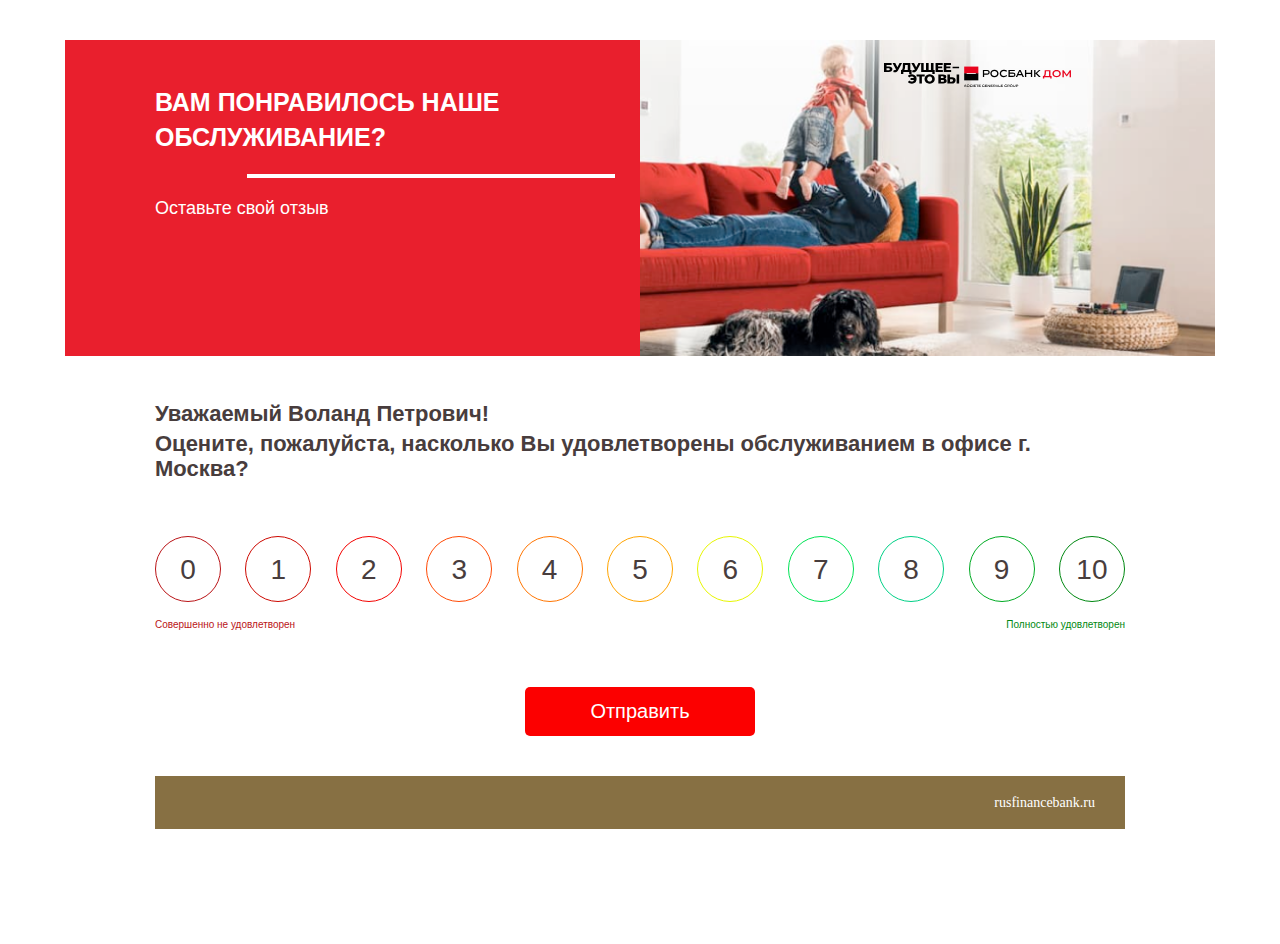
==== index.html @ 934e9618 "font" ====
<!DOCTYPE html>
<html lang="en">

<head>
    <meta charset="UTF-8">
    <meta name="viewport" content="width=device-width, initial-scale=1.0">
    <title>Росбанк опрос</title>
    <link rel="stylesheet" href="./style/style.css?98764689649854">

    <script src="./script/libs/jquery-3.3.1.min.js"></script>
</head>

<body>
    <div class="page-container">
        <header class="header">
            <div class="text">
                <h2>
                    Вам понравилось наше обслуживание?
                </h2>
                <div class="underline"></div>
                <p class="bottom-text">
                    Оставьте свой отзыв
                </p>
            </div>
            <div class="picture">
                <div class="logo">
                    <img src="img/logo.svg" alt="Росбанк">
                </div>
            </div>
        </header>
        <main class="main">
            <form action="end.html" id="main-form">
                <div class="question-wrapper first-question">
                    <div class="anser-wrp anser-range">
                        <div class="range-cont">
                            <h5>
                                <span>Уважаемый Воланд Петрович!</span>
                                Оцените, пожалуйста, насколько Вы удовлетворены обслуживанием в офисе г. Москва?
                            </h5>
                            <div class="range-question-wrapper">
                                <div class="range-wrp">
                                    <div class="anser-wrp anser-raio-0-10-wrp">
                                        <input type="radio" data-reqired id="q-1-0" name="q-1-1" value="0">
                                        <label for="q-1-0" class="btn btn-1">
                                            <div class="digit color0">0</div>
                                        </label>

                                        <input type="radio" data-reqired id="q-1-1" name="q-1-1" value="1">
                                        <label for="q-1-1" class="btn btn-1">
                                            <div class="digit color1">1</div>
                                        </label>

                                        <input type="radio" id="q-1-2" name="q-1-1" value="2">
                                        <label for="q-1-2" class="btn btn-2">
                                            <div class="digit color2">2</div>
                                        </label>

                                        <input type="radio" id="q-1-3" name="q-1-1" value="3">
                                        <label for="q-1-3" class="btn btn-3">
                                            <div class="digit color3">3</div>
                                        </label>

                                        <input type="radio" id="q-1-4" name="q-1-1" value="4">
                                        <label for="q-1-4" class="btn btn-4">
                                            <div class="digit color4">4</div>
                                        </label>

                                        <input type="radio" id="q-1-5" name="q-1-1" value="5">
                                        <label for="q-1-5" class="btn btn-5">
                                            <div class="digit color5">5</div>
                                        </label>
                                        <input type="radio" id="q-1-6" name="q-1-1" value="6">
                                        <label for="q-1-6" class="btn btn-5">
                                            <div class="digit color6">6</div>
                                        </label>
                                        <input type="radio" id="q-1-7" name="q-1-1" value="7">
                                        <label for="q-1-7" class="btn btn-5">
                                            <div class="digit color7">7</div>
                                        </label>
                                        <input type="radio" id="q-1-8" name="q-1-1" value="8">
                                        <label for="q-1-8" class="btn btn-5">
                                            <div class="digit color8">8</div>
                                        </label>
                                        <input type="radio" id="q-1-9" name="q-1-1" value="9">
                                        <label for="q-1-9" class="btn btn-5">
                                            <div class="digit color9">9</div>
                                        </label>
                                        <input type="radio" id="q-1-10" name="q-1-1" value="10">
                                        <label for="q-1-10" class="btn btn-5">
                                            <div class="digit color10">10</div>
                                        </label>
                                    </div>
                                    <div class="error-text">
                                        <p>Пожалуйста, выберите ответ</p>
                                    </div>
                                </div>
                                <div class="point-range">
                                    <span>Совершенно не удовлетворен</span>
                                    <span>Полностью удовлетворен</span>
                                </div>
                            </div>
                        </div>
                    </div>
                </div>
                <div class="question-wrapper second-question">
                    <h5>
                        Помогите нам стать лучше. Укажите, пожалуйста, что Вам понравилось или не понравилось во взаимодействии с ПАО Росбанк
                    </h5>
                    <div class="input-radio-group">
                        <div class="input-group">
                            <input type="checkbox"  class="check-answer"  name="q-2-1" id="q-2-1">
                            <label for="q-2-1">
                                <span></span>
                                Компетентность сотрудников/ корректность консультации
                            </label>
                        </div>
                        <div class="input-group">
                            <input type="checkbox"  class="check-answer"   name="q-2-2" id="q-2-2">
                            <label for="q-2-2">
                                <span></span>
                                Вежливость и доброжелательность сотрудников
                            </label>
                        </div>
                        <div class="input-group">
                            <input type="checkbox"  class="check-answer"  name="q-2-3" id="q-2-3">
                            <label for="q-2-3">
                                <span></span>
                                Скорость обслуживания / время ожидания
                            </label>
                        </div>
                        <div class="input-group">
                            <input type="checkbox"  class="check-answer"  name="q-2-4" id="q-2-4">
                            <label for="q-2-4">
                                <span></span>
                                Удобство пребывания в офисе
                            </label>
                        </div>
                        <div class="input-group">
                            <input type="checkbox" class="check-answer" name="q-2-5" id="q-2-5">
                            <label for="q-2-5">
                                <span></span>
                                Другое
                            </label>
                        </div>
                        <div  class="detail-answer">
                            <input type="text" name="q-2-6" placeholder="Ведите Ваш комментарий">
                        </div>
                        <div class="error-text">
                            <p>Пожалуйста, выберите ответ</p>
                        </div>
                    </div>
                </div>
                <div class="submit-wrapper">
                    <input class="btn-submit" type="submit" id="submitBtn" value="Отправить">
                </div>
            </form>
            <footer class="footer">
                <p>rusfinancebank.ru</p>
            </footer>
        </main>
    </div>
    <script src="./script/validRadio.js?65498456498"></script>
</body>

</html>
---- style/style.css ----
@charset "UTF-8";
@import url(e:\forServise\РОСБАНКА_ОПРОС\html\font\Montserrat\stylesheet.css);
html, body, div, span, applet, object, iframe, h1, h2, h3, h4, h5, h6, p, blockquote, pre, a, abbr, acronym, address, big, cite, code, del, dfn, em, img, ins, kbd, q, s, samp, small, strike, strong, sub, sup, tt, var, b, u, i, center, dl, dt, dd, ol, ul, li, fieldset, form, label, legend, table, caption, tbody, tfoot, thead, tr, th, td, article, aside, canvas, details, embed, figure, figcaption, footer, header, hgroup, menu, nav, output, ruby, section, summary, time, mark, audio, video {
  margin: 0;
  padding: 0;
  border: 0;
  font-size: 100%;
  font: inherit;
  vertical-align: baseline;
}

/* HTML5 display-role reset for older browsers */
article, aside, details, figcaption, figure, footer, header, hgroup, menu, nav, section {
  display: block;
}

body {
  line-height: 1;
}

ol, ul {
  list-style: none;
}

blockquote, q {
  quotes: none;
}

blockquote:before, blockquote:after {
  content: '';
  content: none;
}

q:before, q:after {
  content: '';
  content: none;
}

table {
  border-collapse: collapse;
  border-spacing: 0;
}

* {
  -webkit-box-sizing: border-box;
          box-sizing: border-box;
}

body {
  min-width: 100%;
  min-height: calc(100vh - 40px);
  font-family: Arial;
}

body .page-container {
  max-width: 1150px;
  margin: auto;
  margin-top: 40px;
}

body .page-container .header {
  width: 100%;
  display: -webkit-box;
  display: -webkit-flex;
  display: -ms-flexbox;
  display: flex;
  -webkit-box-align: stretch;
  -webkit-align-items: stretch;
      -ms-flex-align: stretch;
          align-items: stretch;
  -webkit-box-pack: center;
  -webkit-justify-content: center;
      -ms-flex-pack: center;
          justify-content: center;
}

body .page-container .header.last-page .text {
  padding-top: 90px;
  padding-bottom: 200px;
}

body .page-container .header.last-page .picture {
  background-image: url(../img/picture-2.png);
}

body .page-container .header .text {
  background-color: #e91f2d;
  width: 50%;
  padding-top: 45px;
  padding-bottom: 130px;
  padding-left: 90px;
  padding-right: 25px;
}

body .page-container .header .text h2 {
  font-family: Arial;
  font-weight: bold;
  font-size: 25px;
  line-height: 35px;
  text-transform: uppercase;
  color: #FFFFFF;
  padding-bottom: 10px;
}

body .page-container .header .text .underline {
  text-align: right;
}

body .page-container .header .text .underline::after {
  content: "";
  display: inline-block;
  height: 4px;
  background: #FFFFFF;
  width: 80%;
}

body .page-container .header .text .bottom-text {
  padding-top: 10px;
  font-family: Arial;
  font-style: normal;
  font-weight: normal;
  font-size: 18px;
  line-height: 35px;
  color: #FFFFFF;
}

body .page-container .header .picture {
  width: 50%;
  background-image: url(../img/picture-1.png);
  background-position: center;
  -webkit-background-size: cover;
          background-size: cover;
  background-repeat: no-repeat;
  position: relative;
}

body .page-container .header .picture .logo {
  position: absolute;
  width: 187px;
  max-width: 100%;
  height: auto;
  top: 23px;
  right: 25%;
}

body .page-container .header .picture .logo img {
  max-width: 100%;
}

body .page-container .main {
  padding-left: 90px;
  padding-right: 90px;
  padding-top: 45px;
  padding-bottom: 75px;
}

body .page-container .main .error-text {
  display: none;
  text-align: right;
  font-size: 21px;
  color: #FC0000;
  padding-top: 10px;
  padding-bottom: 10px;
}

body .page-container .main .question-wrapper h5 {
  font-family: Arial;
  font-weight: 600;
  font-size: 22px;
  line-height: 25px;
  color: #483D3D;
}

body .page-container .main .question-wrapper h5 span {
  display: block;
  padding-bottom: 5px;
}

body .page-container .main .question-wrapper .range-question-wrapper {
  padding-top: 35px;
}

body .page-container .main .question-wrapper .range-question-wrapper .anser-wrp {
  padding-top: 20px;
  padding-left: 0px;
  padding-right: 0px;
  padding-bottom: 10px;
}

body .page-container .main .question-wrapper .range-question-wrapper .anser-wrp .two-answers-wrapp {
  padding-left: 30px;
  font-size: 21px;
}

body .page-container .main .question-wrapper .range-question-wrapper .anser-wrp .two-answers-wrapp .answer-subtitle {
  padding-top: 10px;
}

body .page-container .main .question-wrapper .range-question-wrapper .anser-wrp .two-answers-wrapp .answer-text {
  padding: 0px;
}

body .page-container .main .question-wrapper .range-question-wrapper .anser-wrp .two-answers-wrapp .erorore-txt::-webkit-input-placeholder {
  color: #e60028;
}

body .page-container .main .question-wrapper .range-question-wrapper .anser-wrp .two-answers-wrapp .erorore-txt::-moz-placeholder {
  color: #e60028;
}

body .page-container .main .question-wrapper .range-question-wrapper .anser-wrp .two-answers-wrapp .erorore-txt:-ms-input-placeholder {
  color: #e60028;
}

body .page-container .main .question-wrapper .range-question-wrapper .anser-wrp .two-answers-wrapp .erorore-txt::-ms-input-placeholder {
  color: #e60028;
}

body .page-container .main .question-wrapper .range-question-wrapper .anser-wrp .two-answers-wrapp .erorore-txt::placeholder {
  color: #e60028;
}

body .page-container .main .question-wrapper .range-question-wrapper .anser-wrp.anser-radio-wrp .label-wrp input.inp-radio.inp-radio-red {
  /*display: none;*/
  opacity: 0;
  margin: 0;
  max-width: 0px;
  min-width: 0px;
  max-height: 0px;
  min-height: 0px;
}

body .page-container .main .question-wrapper .range-question-wrapper .anser-wrp.anser-radio-wrp .label-wrp label .red-round {
  display: inline-block;
  width: 16px;
  height: 16px;
  border-radius: 50%;
  position: relative;
}

body .page-container .main .question-wrapper .range-question-wrapper .anser-wrp.anser-radio-wrp .label-wrp label .radio-text {
  font-size: 23px;
  padding-left: 20px;
}

body .page-container .main .question-wrapper .range-question-wrapper .anser-wrp.anser-radio-wrp .label-wrp input:checked + label > .red-round:before {
  content: '';
  display: inline-block;
  position: absolute;
  top: 3px;
  left: 3px;
  width: 10px;
  height: 10px;
  border-radius: 50%;
}

body .page-container .main .question-wrapper .range-question-wrapper .anser-wrp.anser-inp-text-wrp input[type="text"] {
  min-width: 80%;
  font-size: 19px;
  font-style: italic;
  line-height: 32px;
  padding-left: 20px;
  color: #333333;
  border-radius: 4px;
  border: 2px solid #8a8989;
}

body .page-container .main .question-wrapper .range-question-wrapper .anser-wrp.anser-inp-text-wrp input[type="text"]::-webkit-input-placeholder {
  color: #d6d3d3;
}

body .page-container .main .question-wrapper .range-question-wrapper .anser-wrp.anser-inp-text-wrp input[type="text"]::-moz-placeholder {
  color: #d6d3d3;
}

body .page-container .main .question-wrapper .range-question-wrapper .anser-wrp.anser-inp-text-wrp input[type="text"]:-ms-input-placeholder {
  color: #d6d3d3;
}

body .page-container .main .question-wrapper .range-question-wrapper .anser-wrp.anser-inp-text-wrp input[type="text"]::-ms-input-placeholder {
  color: #d6d3d3;
}

body .page-container .main .question-wrapper .range-question-wrapper .anser-wrp.anser-inp-text-wrp input[type="text"]::placeholder {
  color: #d6d3d3;
}

body .page-container .main .question-wrapper .range-question-wrapper .anser-wrp.anser-select-wrp .custom-select {
  font-size: 18px;
}

body .page-container .main .question-wrapper .range-question-wrapper .anser-wrp.anser-raio-0-10-wrp {
  display: -webkit-box;
  display: -webkit-flex;
  display: -ms-flexbox;
  display: flex;
  -webkit-box-pack: justify;
  -webkit-justify-content: space-between;
      -ms-flex-pack: justify;
          justify-content: space-between;
}

body .page-container .main .question-wrapper .range-question-wrapper .anser-wrp.anser-raio-0-10-wrp input[type='radio'] {
  opacity: 0;
  display: none;
}

body .page-container .main .question-wrapper .range-question-wrapper .anser-wrp.anser-raio-0-10-wrp label {
  cursor: pointer;
}

body .page-container .main .question-wrapper .range-question-wrapper .anser-wrp.anser-raio-0-10-wrp label .digit {
  width: 66px;
  min-width: 66px;
  height: 66px;
  min-height: 66px;
  font-family: Arial;
  font-style: normal;
  font-weight: normal;
  font-size: 28px;
  line-height: 66px;
  color: #483D3D;
  text-align: center;
  border-radius: 50%;
  border: 1.5px solid #ffffff;
  -webkit-transition: background 0.5s;
  -o-transition: background 0.5s;
  transition: background 0.5s;
}

body .page-container .main .question-wrapper .range-question-wrapper .anser-wrp.anser-raio-0-10-wrp label .color0 {
  border: 1.5px solid #BA1417;
}

body .page-container .main .question-wrapper .range-question-wrapper .anser-wrp.anser-raio-0-10-wrp label .color1 {
  border: 1.5px solid #CD0800;
}

body .page-container .main .question-wrapper .range-question-wrapper .anser-wrp.anser-raio-0-10-wrp label .color2 {
  border: 1.5px solid #F40200;
}

body .page-container .main .question-wrapper .range-question-wrapper .anser-wrp.anser-raio-0-10-wrp label .color3 {
  border: 1.5px solid #FF4A05;
}

body .page-container .main .question-wrapper .range-question-wrapper .anser-wrp.anser-raio-0-10-wrp label .color4 {
  border: 1.5px solid #FF7500;
}

body .page-container .main .question-wrapper .range-question-wrapper .anser-wrp.anser-raio-0-10-wrp label .color5 {
  border: 1.5px solid #FFA400;
}

body .page-container .main .question-wrapper .range-question-wrapper .anser-wrp.anser-raio-0-10-wrp label .color6 {
  border: 1.5px solid #E7F600;
}

body .page-container .main .question-wrapper .range-question-wrapper .anser-wrp.anser-raio-0-10-wrp label .color7 {
  border: 1.5px solid #00E355;
}

body .page-container .main .question-wrapper .range-question-wrapper .anser-wrp.anser-raio-0-10-wrp label .color8 {
  border: 1.5px solid #00D086;
}

body .page-container .main .question-wrapper .range-question-wrapper .anser-wrp.anser-raio-0-10-wrp label .color9 {
  border: 1.5px solid #00AB23;
}

body .page-container .main .question-wrapper .range-question-wrapper .anser-wrp.anser-raio-0-10-wrp label .color10 {
  border: 1.5px solid #008811;
}

body .page-container .main .question-wrapper .range-question-wrapper .anser-wrp.anser-raio-0-10-wrp label .error {
  background-color: #e60028;
}

body .page-container .main .question-wrapper .range-question-wrapper .anser-wrp.anser-raio-0-10-wrp input[type='radio']:checked + label .digit {
  color: #ffffff;
  font-weight: 500;
}

body .page-container .main .question-wrapper .range-question-wrapper .anser-wrp.anser-raio-0-10-wrp input[type='radio']:checked + label .color0 {
  background-color: #BA1417;
}

body .page-container .main .question-wrapper .range-question-wrapper .anser-wrp.anser-raio-0-10-wrp input[type='radio']:checked + label .color1 {
  background-color: #CD0800;
}

body .page-container .main .question-wrapper .range-question-wrapper .anser-wrp.anser-raio-0-10-wrp input[type='radio']:checked + label .color2 {
  background-color: #F40200;
}

body .page-container .main .question-wrapper .range-question-wrapper .anser-wrp.anser-raio-0-10-wrp input[type='radio']:checked + label .color3 {
  background-color: #FF4A05;
}

body .page-container .main .question-wrapper .range-question-wrapper .anser-wrp.anser-raio-0-10-wrp input[type='radio']:checked + label .color4 {
  background-color: #FF7500;
}

body .page-container .main .question-wrapper .range-question-wrapper .anser-wrp.anser-raio-0-10-wrp input[type='radio']:checked + label .color5 {
  background-color: #FFA400;
}

body .page-container .main .question-wrapper .range-question-wrapper .anser-wrp.anser-raio-0-10-wrp input[type='radio']:checked + label .color6 {
  background-color: #E7F600;
}

body .page-container .main .question-wrapper .range-question-wrapper .anser-wrp.anser-raio-0-10-wrp input[type='radio']:checked + label .color7 {
  background-color: #00E355;
}

body .page-container .main .question-wrapper .range-question-wrapper .anser-wrp.anser-raio-0-10-wrp input[type='radio']:checked + label .color8 {
  background-color: #00D086;
}

body .page-container .main .question-wrapper .range-question-wrapper .anser-wrp.anser-raio-0-10-wrp input[type='radio']:checked + label .color9 {
  background-color: #00AB23;
}

body .page-container .main .question-wrapper .range-question-wrapper .anser-wrp.anser-raio-0-10-wrp input[type='radio']:checked + label .color10 {
  background-color: #008811;
}

body .page-container .main .question-wrapper .range-question-wrapper .point-range {
  display: -webkit-box;
  display: -webkit-flex;
  display: -ms-flexbox;
  display: flex;
  -webkit-box-align: center;
  -webkit-align-items: center;
      -ms-flex-align: center;
          align-items: center;
  -webkit-box-pack: justify;
  -webkit-justify-content: space-between;
      -ms-flex-pack: justify;
          justify-content: space-between;
  font-family: Arial;
  font-style: normal;
  font-weight: normal;
  font-size: 10px;
  line-height: 25px;
}

body .page-container .main .question-wrapper .range-question-wrapper .point-range span:first-child {
  color: #BA1417;
}

body .page-container .main .question-wrapper .range-question-wrapper .point-range span:last-child {
  color: #008811;
}

body .page-container .main .second-question {
  padding-top: 50px;
  display: none;
}

body .page-container .main .second-question .error-text {
  text-align: left;
}

body .page-container .main .second-question .input-radio-group {
  padding-top: 20px;
}

body .page-container .main .second-question .input-radio-group .input-group {
  display: -webkit-box;
  display: -webkit-flex;
  display: -ms-flexbox;
  display: flex;
  -webkit-box-align: start;
  -webkit-align-items: flex-start;
      -ms-flex-align: start;
          align-items: flex-start;
  -webkit-box-pack: start;
  -webkit-justify-content: flex-start;
      -ms-flex-pack: start;
          justify-content: flex-start;
  padding-bottom: 15px;
  -webkit-flex-wrap: wrap;
      -ms-flex-wrap: wrap;
          flex-wrap: wrap;
}

body .page-container .main .second-question .input-radio-group input[type="checkbox"] {
  display: none;
}

body .page-container .main .second-question .input-radio-group input[type="checkbox"]:checked + label span {
  border: 1px solid #DA0000;
  position: relative;
}

body .page-container .main .second-question .input-radio-group input[type="checkbox"]:checked + label span::before {
  opacity: 1;
}

body .page-container .main .second-question .input-radio-group label {
  font-family: Arial;
  font-style: normal;
  font-weight: normal;
  font-size: 18px;
  line-height: 25px;
  color: #6C6565;
  max-width: calc(100% - 20px);
}

body .page-container .main .second-question .input-radio-group label span {
  cursor: pointer;
  position: relative;
  display: inline-block;
  width: 15px;
  height: 15px;
  min-width: 15px;
  min-height: 15px;
  border-radius: 50%;
  border: 1px solid #6C6565;
  margin-right: 5px;
}

body .page-container .main .second-question .input-radio-group label span::before {
  content: "";
  opacity: 0;
  width: 8px;
  height: 8px;
  border-radius: 50%;
  background-color: #DA0000;
  position: absolute;
  left: 50%;
  top: 50%;
  bottom: auto;
  right: auto;
  -webkit-transform: translate(-50%, -50%);
      -ms-transform: translate(-50%, -50%);
       -o-transform: translate(-50%, -50%);
          transform: translate(-50%, -50%);
  -webkit-transition: opacity 0.3s;
  -o-transition: opacity 0.3s;
  transition: opacity 0.3s;
}

body .page-container .main .second-question .input-radio-group .detail-answer {
  width: 100%;
  padding-top: 10px;
  display: none;
}

body .page-container .main .second-question .input-radio-group .detail-answer input {
  width: 100%;
  max-width: 295px;
  outline: none;
  border-top: none;
  border-left: none;
  border-right: none;
  border-bottom: 1px solid #000000;
  padding: 0px 3px;
  font-family: Arial;
  font-style: normal;
  font-weight: normal;
  font-size: 18px;
  line-height: 25px;
  color: #6C6565;
}

body .page-container .main .second-question .input-radio-group .detail-answer input::-webkit-input-placeholder {
  font-family: Arial;
  font-style: normal;
  font-weight: normal;
  font-size: 10px;
  line-height: 25px;
  color: #6C6565;
  opacity: 0.4;
}

body .page-container .main .second-question .input-radio-group .detail-answer input::-moz-placeholder {
  font-family: Arial;
  font-style: normal;
  font-weight: normal;
  font-size: 10px;
  line-height: 25px;
  color: #6C6565;
  opacity: 0.4;
}

body .page-container .main .second-question .input-radio-group .detail-answer input:-ms-input-placeholder {
  font-family: Arial;
  font-style: normal;
  font-weight: normal;
  font-size: 10px;
  line-height: 25px;
  color: #6C6565;
  opacity: 0.4;
}

body .page-container .main .second-question .input-radio-group .detail-answer input::-ms-input-placeholder {
  font-family: Arial;
  font-style: normal;
  font-weight: normal;
  font-size: 10px;
  line-height: 25px;
  color: #6C6565;
  opacity: 0.4;
}

body .page-container .main .second-question .input-radio-group .detail-answer input::placeholder {
  font-family: Arial;
  font-style: normal;
  font-weight: normal;
  font-size: 10px;
  line-height: 25px;
  color: #6C6565;
  opacity: 0.4;
}

body .page-container .main .submit-wrapper {
  padding-top: 50px;
  text-align: center;
}

body .page-container .main .submit-wrapper .btn-submit {
  background: #FC0000;
  border-radius: 5px;
  font-family: Arial;
  font-size: 20px;
  color: #FFFFFF;
  padding: 13px 65px;
  border: none;
  outline: none;
}

body .page-container footer.footer {
  margin: 40px 0;
  background-color: #877043;
  color: #ffffff;
  text-align: right;
  padding: 10px 30px 10px 10px;
  font-size: 14px;
  line-height: 5px;
  font-family: 'Montserrat-Regular';
}

body .page-container footer.footer p {
  margin-top: 14px;
  margin-bottom: 14px;
}

@media screen and (max-width: 1000px) {
  body .page-container .main .question-wrapper .range-question-wrapper .anser-wrp.anser-raio-0-10-wrp label .digit {
    width: 50px;
    height: 50px;
    min-height: 50px;
    min-width: 50px;
    line-height: 50px;
    font-size: 25px;
  }
}

@media screen and (max-width: 900px) {
  body .page-container .main .second-question {
    padding-top: 25px;
  }
  body .page-container .main .question-wrapper .range-question-wrapper .anser-wrp.anser-raio-0-10-wrp label .digit {
    width: 45px;
    height: 45px;
    min-height: 45px;
    min-width: 45px;
    line-height: 45px;
    font-size: 25px;
  }
  body .page-container .header .text {
    padding-left: 50px;
  }
  body .page-container .main {
    padding-left: 50px;
    padding-right: 50px;
  }
}

@media screen and (max-width: 768px) {
  body .page-container {
    margin-top: 0px;
  }
  body .page-container .main .error-text {
    font-size: 14px;
  }
  body .page-container .main .second-question .input-radio-group label::before {
    margin-top: 0px;
  }
  body .page-container .main .second-question .input-radio-group label,
  body .page-container .main .second-question .input-radio-group .detail-answer input {
    font-size: 14px;
    line-height: 18px;
  }
  body .page-container .header .text {
    width: 50%;
    padding-top: 35px;
    padding-bottom: 90px;
    padding-left: 35px;
    padding-right: 20px;
  }
  body .page-container .header.last-page .text {
    padding-top: 50px;
    padding-bottom: 150px;
  }
  body .page-container .main {
    padding-left: 35px;
    padding-right: 35px;
  }
  body .page-container .header .text h2 {
    font-size: 18px;
    line-height: 25px;
    padding-bottom: 6px;
  }
  body .page-container .header .text .bottom-text {
    font-size: 14px;
    line-height: 22px;
    padding-top: 6px;
  }
  body .page-container .header .text .underline::after {
    height: 2px;
  }
  body .page-container .main .question-wrapper h5 {
    font-size: 14px;
    line-height: 22px;
  }
  body .page-container .main .question-wrapper .range-question-wrapper {
    padding-top: 25px;
  }
  body .page-container .main .submit-wrapper {
    padding-top: 35px;
  }
  body .page-container .header .picture .logo {
    width: 100px;
  }
  body .page-container .main .question-wrapper .range-question-wrapper .anser-wrp.anser-raio-0-10-wrp label .digit {
    width: 30px;
    height: 30px;
    min-height: 30px;
    min-width: 30px;
    line-height: 30px;
    font-size: 14px;
  }
  body .page-container .main .submit-wrapper .btn-submit {
    padding: 13px 35px;
    font-size: 14px;
  }
}

@media screen and (max-width: 500px) {
  body .page-container footer.footer {
    margin: 20px 0px 10px 0px;
  }
  body .page-container .header .text {
    width: 50%;
    padding-top: 25px;
    padding-bottom: 50px;
    padding-left: 15px;
    padding-right: 10px;
  }
  body .page-container .header.last-page .text {
    padding-top: 35px;
    padding-bottom: 100px;
  }
  body .page-container .main {
    padding-left: 15px;
    padding-right: 15px;
    padding-top: 25px;
    padding-bottom: 35px;
  }
  body .page-container .main .question-wrapper .range-question-wrapper {
    padding-top: 0px;
  }
  body .page-container .header .text h2 {
    font-size: 14px;
    line-height: 18px;
    padding-bottom: 0px;
  }
  body .page-container .header .text .bottom-text {
    font-size: 12px;
    padding-top: 0px;
  }
}

@media screen and (max-width: 400px) {
  body .page-container .main .question-wrapper .range-question-wrapper .anser-wrp.anser-raio-0-10-wrp label .digit {
    width: 25px;
    height: 25px;
    min-height: 25px;
    min-width: 25px;
    line-height: 25px;
    font-size: 14px;
  }
  body .page-container .main .submit-wrapper {
    padding-top: 15px;
  }
  body .page-container .main .submit-wrapper .btn-submit {
    padding: 8px 25px;
    font-size: 14px;
  }
  body .page-container .header .text {
    padding-left: 10px;
  }
  body .page-container .main {
    padding-left: 10px;
    padding-right: 10px;
  }
  body .page-container footer.footer {
    padding: 10px 10px 10px 10px;
    text-align: center;
  }
}

@media screen and (max-width: 350px) {
  body .page-container .main .question-wrapper .range-question-wrapper .anser-wrp.anser-raio-0-10-wrp label .digit {
    width: 20px;
    height: 20px;
    min-height: 20px;
    min-width: 20px;
    line-height: 20px;
    font-size: 12px;
  }
}
/*# sourceMappingURL=style.css.map */
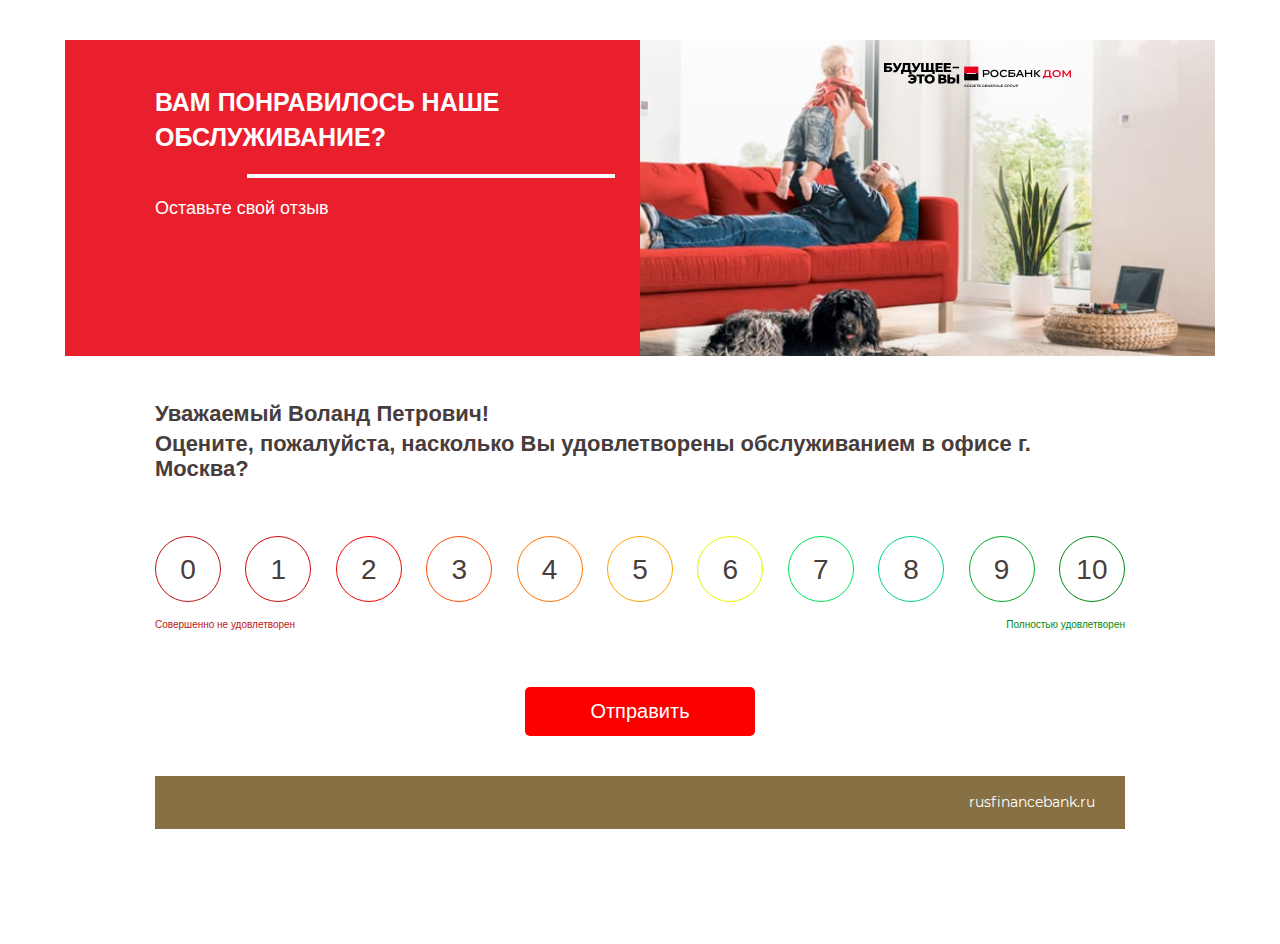
==== commit 10c2f908: "font" ====
--- a/index.html
+++ b/index.html
@@ -5,7 +5,7 @@
     <meta charset="UTF-8">
     <meta name="viewport" content="width=device-width, initial-scale=1.0">
     <title>Росбанк опрос</title>
-    <link rel="stylesheet" href="./style/style.css?98764689649854">
+    <link rel="stylesheet" href="./style/style.css?8764678678">
 
     <script src="./script/libs/jquery-3.3.1.min.js"></script>
 </head>
--- a/style/style.css
+++ b/style/style.css
@@ -1,5 +1,6 @@
 @charset "UTF-8";
-@import url(e:\forServise\РОСБАНКА_ОПРОС\html\font\Montserrat\stylesheet.css);
+@import url(../font/Montserrat/stylesheet.css);
+
 html, body, div, span, applet, object, iframe, h1, h2, h3, h4, h5, h6, p, blockquote, pre, a, abbr, acronym, address, big, cite, code, del, dfn, em, img, ins, kbd, q, s, samp, small, strike, strong, sub, sup, tt, var, b, u, i, center, dl, dt, dd, ol, ul, li, fieldset, form, label, legend, table, caption, tbody, tfoot, thead, tr, th, td, article, aside, canvas, details, embed, figure, figcaption, footer, header, hgroup, menu, nav, output, ruby, section, summary, time, mark, audio, video {
   margin: 0;
   padding: 0;
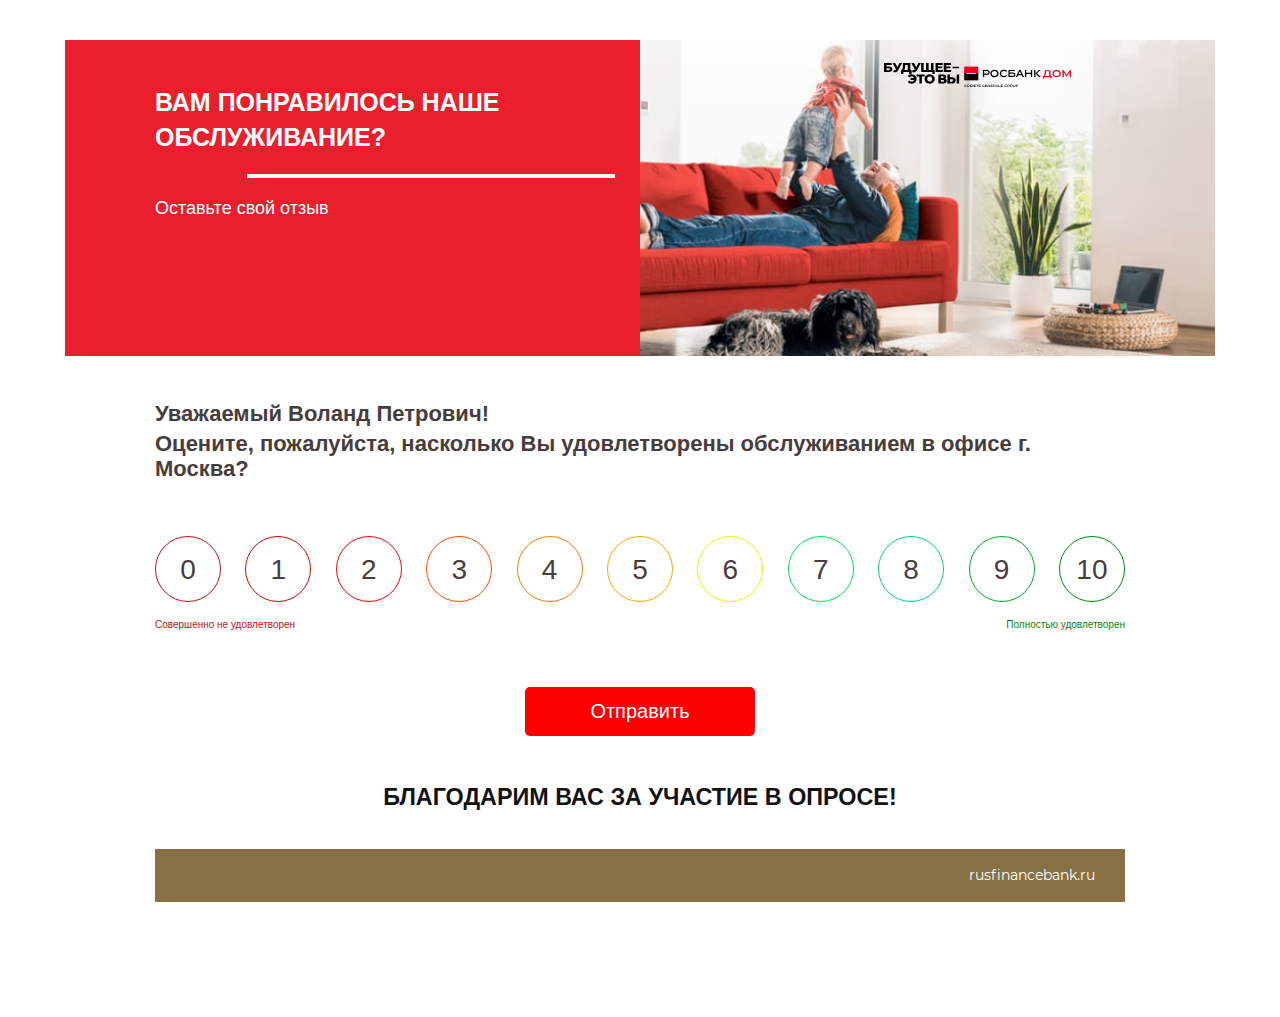
==== commit 19c4dd90: "Thank you text" ====
--- a/index.html
+++ b/index.html
@@ -5,7 +5,7 @@
     <meta charset="UTF-8">
     <meta name="viewport" content="width=device-width, initial-scale=1.0">
     <title>Росбанк опрос</title>
-    <link rel="stylesheet" href="./style/style.css?8764678678">
+    <link rel="stylesheet" href="./style/style.css?4643546512468">
 
     <script src="./script/libs/jquery-3.3.1.min.js"></script>
 </head>
@@ -154,6 +154,7 @@
                     <input class="btn-submit" type="submit" id="submitBtn" value="Отправить">
                 </div>
             </form>
+            <p class="thanks-text">Благодарим вас за участие в опросе!</p>
             <footer class="footer">
                 <p>rusfinancebank.ru</p>
             </footer>
--- a/style/style.css
+++ b/style/style.css
@@ -619,6 +619,7 @@
 body .page-container .main .submit-wrapper {
   padding-top: 50px;
   text-align: center;
+  margin-bottom: 50px;
 }
 
 body .page-container .main .submit-wrapper .btn-submit {
@@ -630,6 +631,15 @@
   padding: 13px 65px;
   border: none;
   outline: none;
+}
+
+body .page-container .thanks-text {
+  font-size: 23.333px;
+  color: #131212;
+  font-weight: bold;
+  text-transform: uppercase;
+  margin: 20px 0;
+  text-align: center;
 }
 
 body .page-container footer.footer {
@@ -732,6 +742,7 @@
   }
   body .page-container .main .submit-wrapper {
     padding-top: 35px;
+    margin-bottom: 35px;
   }
   body .page-container .header .picture .logo {
     width: 100px;
@@ -751,6 +762,9 @@
 }
 
 @media screen and (max-width: 500px) {
+  body .page-container .thanks-text {
+    font-size: 14px;
+  }
   body .page-container footer.footer {
     margin: 20px 0px 10px 0px;
   }
@@ -796,6 +810,7 @@
   }
   body .page-container .main .submit-wrapper {
     padding-top: 15px;
+    margin-bottom: 15px;
   }
   body .page-container .main .submit-wrapper .btn-submit {
     padding: 8px 25px;
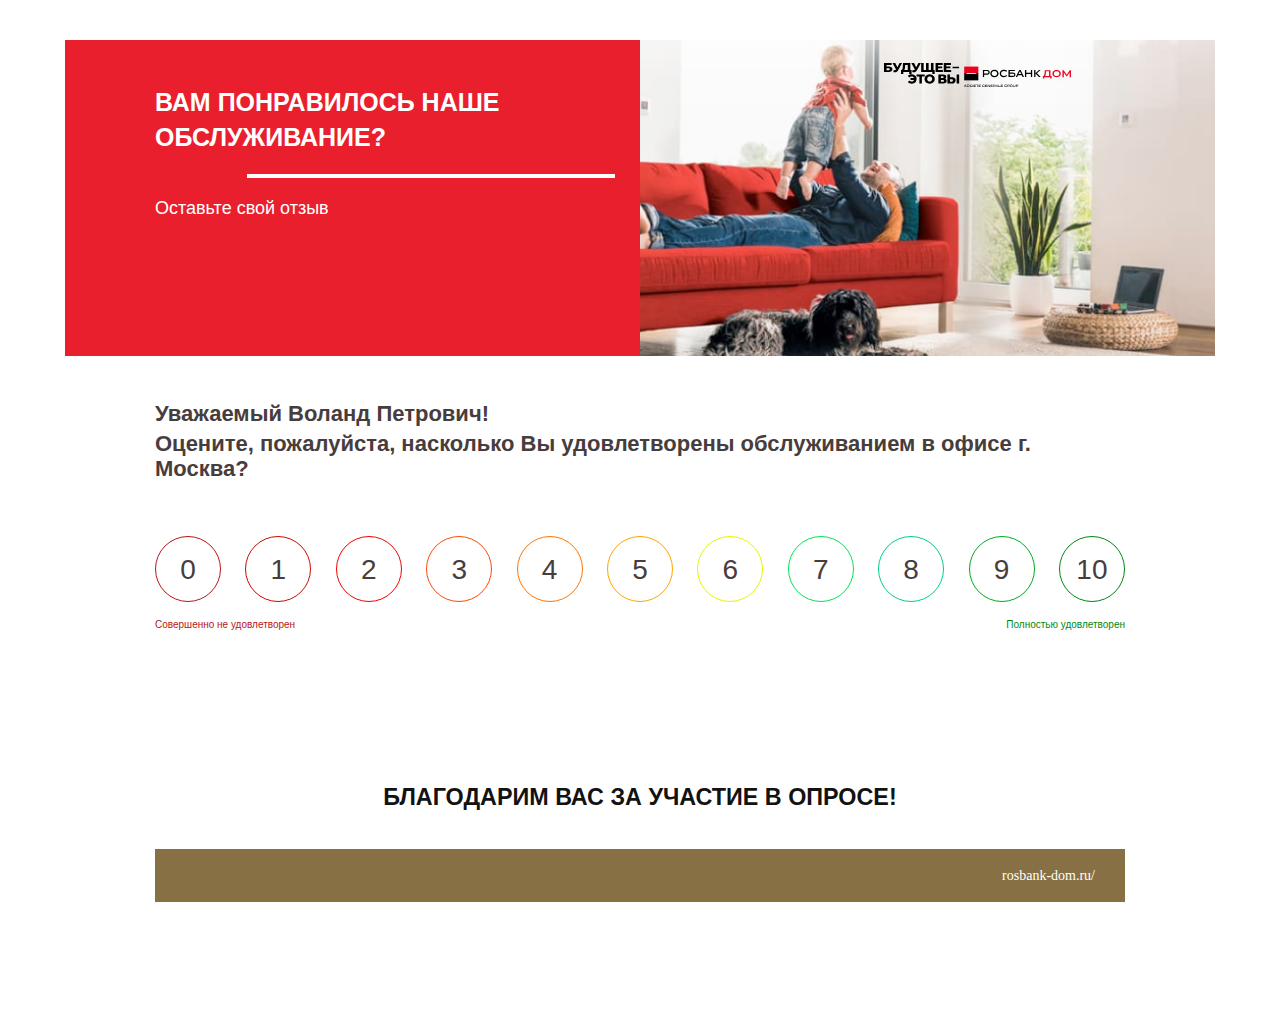
==== commit b8267082: "new link, buttons style" ====
--- a/index.html
+++ b/index.html
@@ -5,7 +5,7 @@
     <meta charset="UTF-8">
     <meta name="viewport" content="width=device-width, initial-scale=1.0">
     <title>Росбанк опрос</title>
-    <link rel="stylesheet" href="./style/style.css?4643546512468">
+    <link rel="stylesheet" href="./style/style.css?984654687654">
 
     <script src="./script/libs/jquery-3.3.1.min.js"></script>
 </head>
@@ -151,12 +151,12 @@
                     </div>
                 </div>
                 <div class="submit-wrapper">
-                    <input class="btn-submit" type="submit" id="submitBtn" value="Отправить">
+                    <button class="btn-submit" type="submit" id="submitBtn">Отправить</button>
                 </div>
             </form>
             <p class="thanks-text">Благодарим вас за участие в опросе!</p>
             <footer class="footer">
-                <p>rusfinancebank.ru</p>
+                <p><a href="https://rosbank-dom.ru/">rosbank-dom.ru/</a></p>
             </footer>
         </main>
     </div>
--- a/style/style.css
+++ b/style/style.css
@@ -1,6 +1,5 @@
 @charset "UTF-8";
-@import url(../font/Montserrat/stylesheet.css);
-
+@import url(c:\Users\Spectra\Documents\forServise\РОСБАНКА_ОПРОС\html\font\Montserrat\stylesheet.css);
 html, body, div, span, applet, object, iframe, h1, h2, h3, h4, h5, h6, p, blockquote, pre, a, abbr, acronym, address, big, cite, code, del, dfn, em, img, ins, kbd, q, s, samp, small, strike, strong, sub, sup, tt, var, b, u, i, center, dl, dt, dd, ol, ul, li, fieldset, form, label, legend, table, caption, tbody, tfoot, thead, tr, th, td, article, aside, canvas, details, embed, figure, figcaption, footer, header, hgroup, menu, nav, output, ruby, section, summary, time, mark, audio, video {
   margin: 0;
   padding: 0;
@@ -631,6 +630,9 @@
   padding: 13px 65px;
   border: none;
   outline: none;
+  opacity: 0;
+  -webkit-box-shadow: none;
+          box-shadow: none;
 }
 
 body .page-container .thanks-text {
@@ -658,6 +660,14 @@
   margin-bottom: 14px;
 }
 
+body .page-container footer.footer p a {
+  color: inherit;
+  font-size: inherit;
+  font-weight: inherit;
+  text-decoration: none;
+  outline: none;
+}
+
 @media screen and (max-width: 1000px) {
   body .page-container .main .question-wrapper .range-question-wrapper .anser-wrp.anser-raio-0-10-wrp label .digit {
     width: 50px;
@@ -839,4 +849,3 @@
     font-size: 12px;
   }
 }
-/*# sourceMappingURL=style.css.map */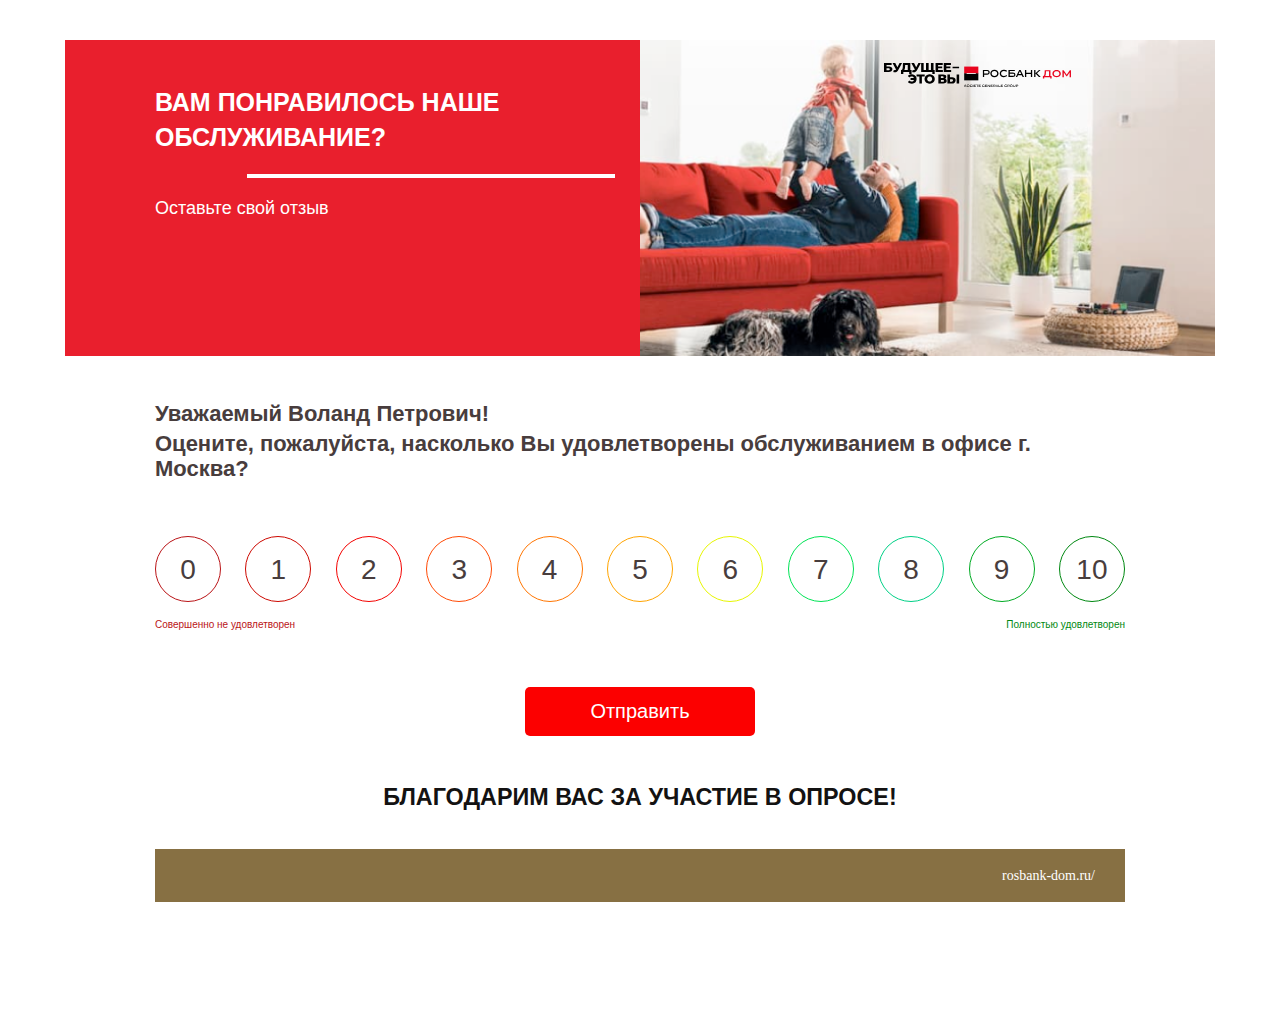
==== commit 78460053: "new link, buttons style" ====
--- a/index.html
+++ b/index.html
@@ -5,7 +5,7 @@
     <meta charset="UTF-8">
     <meta name="viewport" content="width=device-width, initial-scale=1.0">
     <title>Росбанк опрос</title>
-    <link rel="stylesheet" href="./style/style.css?984654687654">
+    <link rel="stylesheet" href="./style/style.css?354687654987">
 
     <script src="./script/libs/jquery-3.3.1.min.js"></script>
 </head>
--- a/style/style.css
+++ b/style/style.css
@@ -630,7 +630,7 @@
   padding: 13px 65px;
   border: none;
   outline: none;
-  opacity: 0;
+  opacity: 1;
   -webkit-box-shadow: none;
           box-shadow: none;
 }
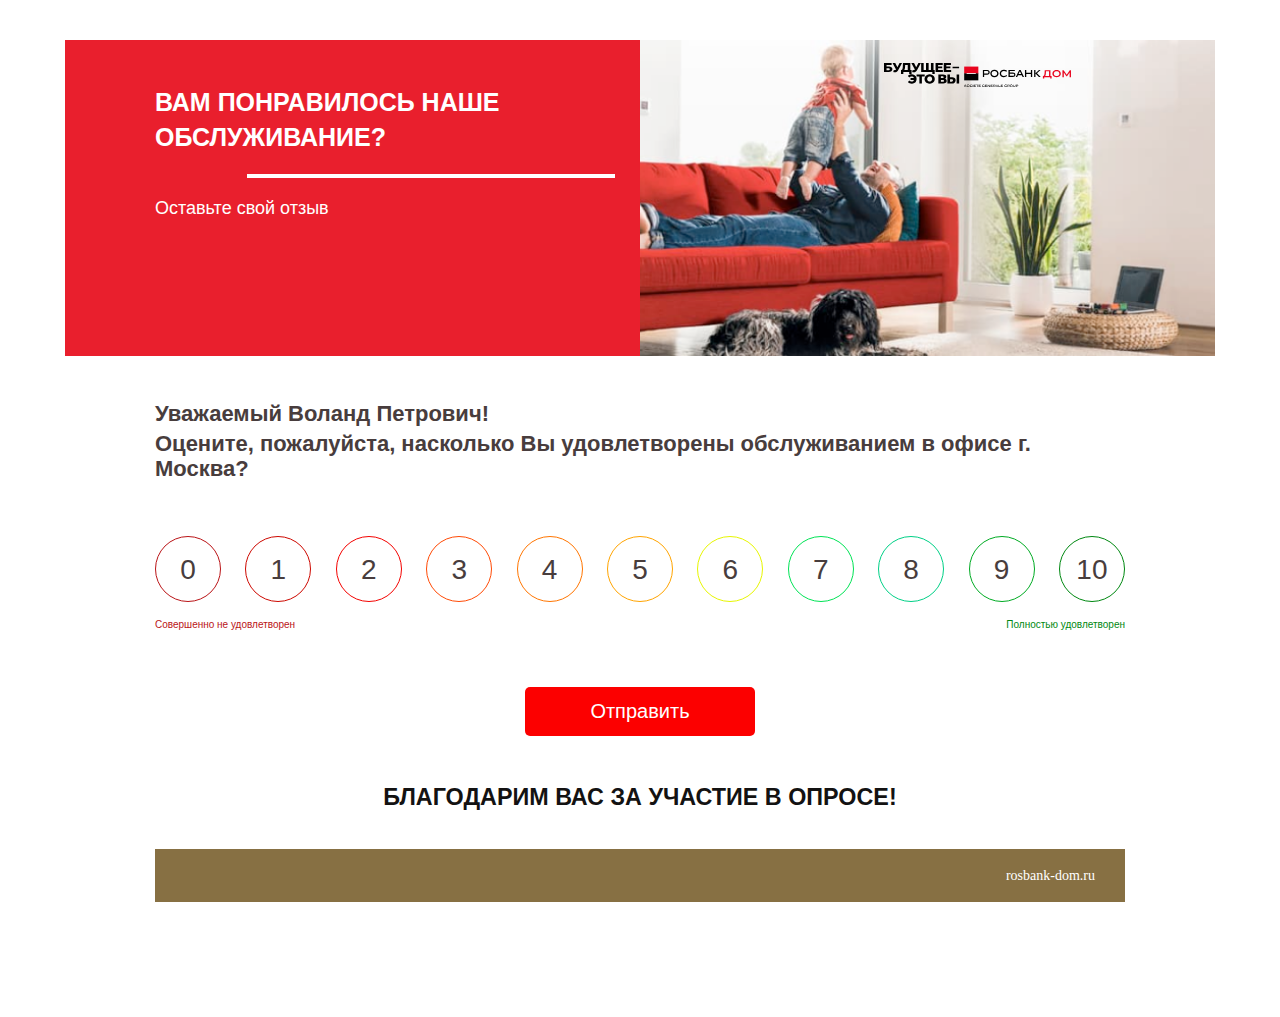
==== commit 5a440026: "new link, buttons style" ====
--- a/index.html
+++ b/index.html
@@ -156,7 +156,7 @@
             </form>
             <p class="thanks-text">Благодарим вас за участие в опросе!</p>
             <footer class="footer">
-                <p><a href="https://rosbank-dom.ru/">rosbank-dom.ru/</a></p>
+                <p><a href="https://rosbank-dom.ru/">rosbank-dom.ru</a></p>
             </footer>
         </main>
     </div>
